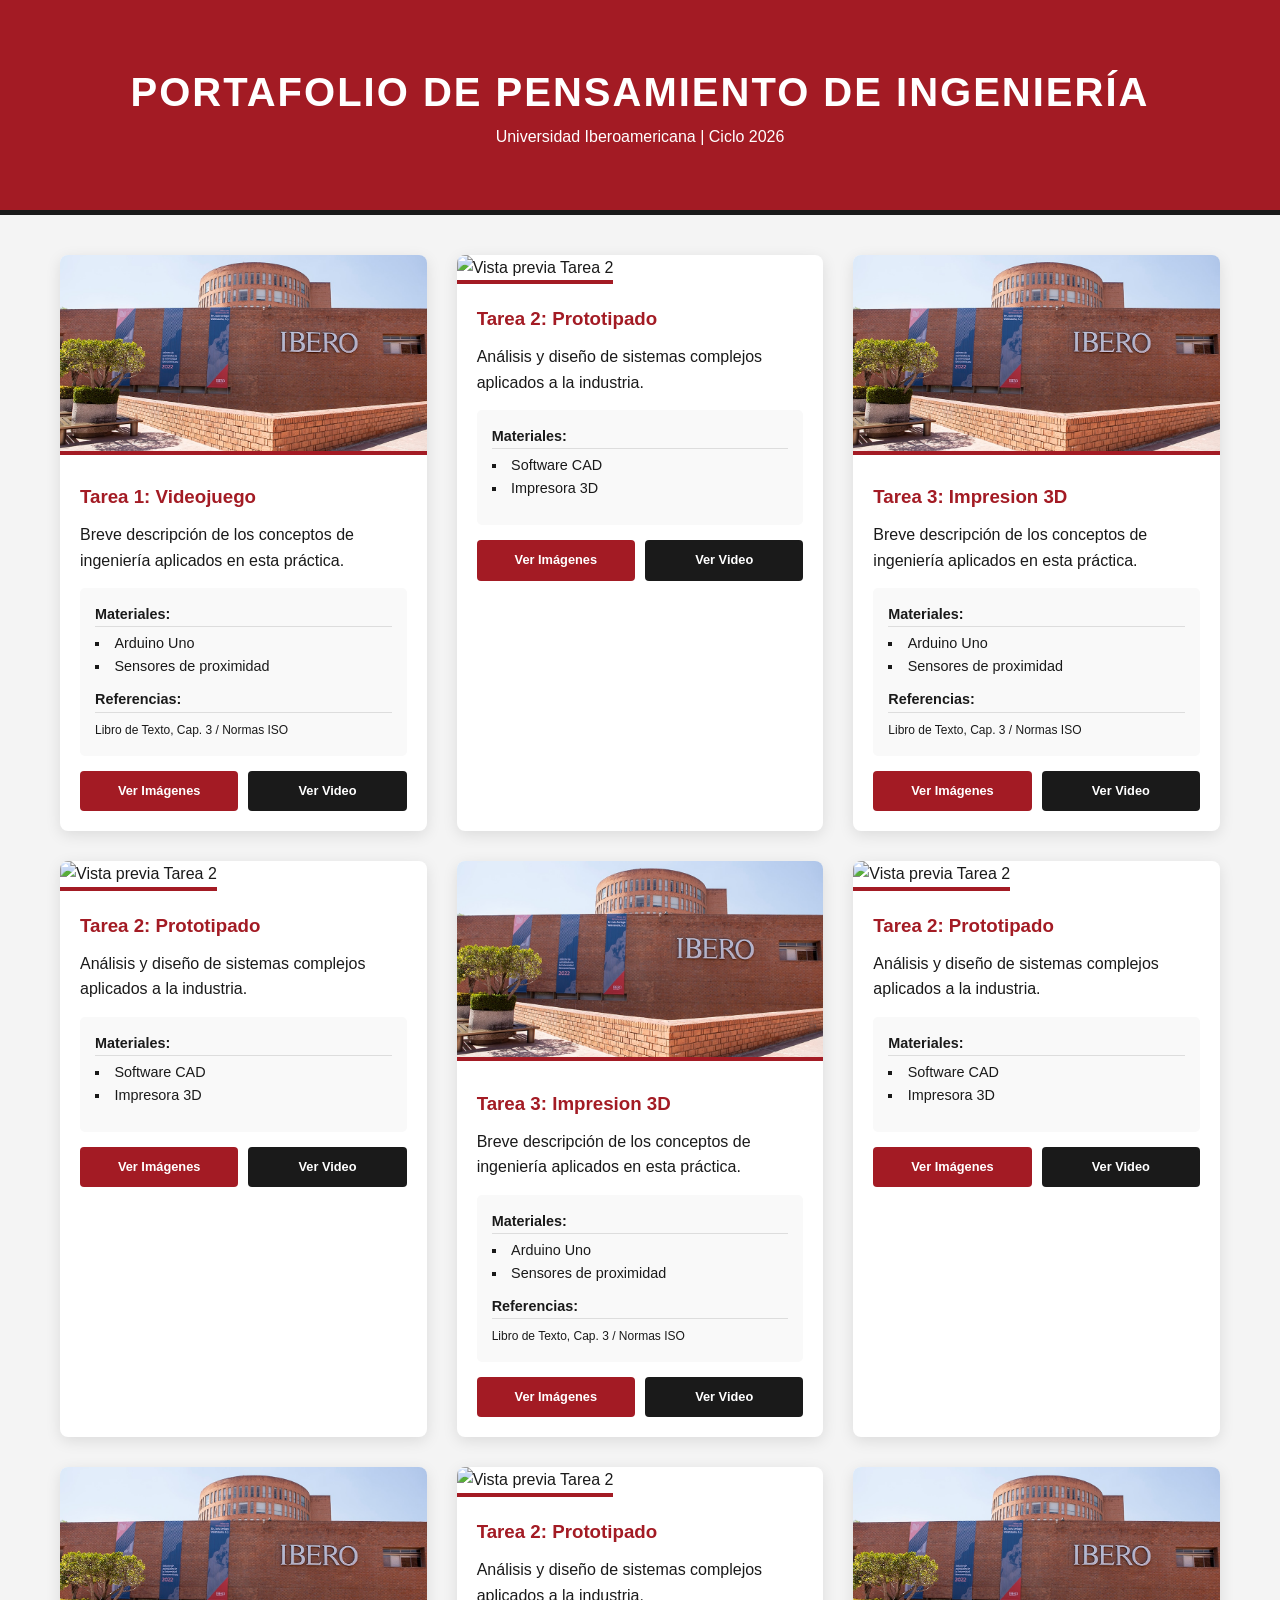
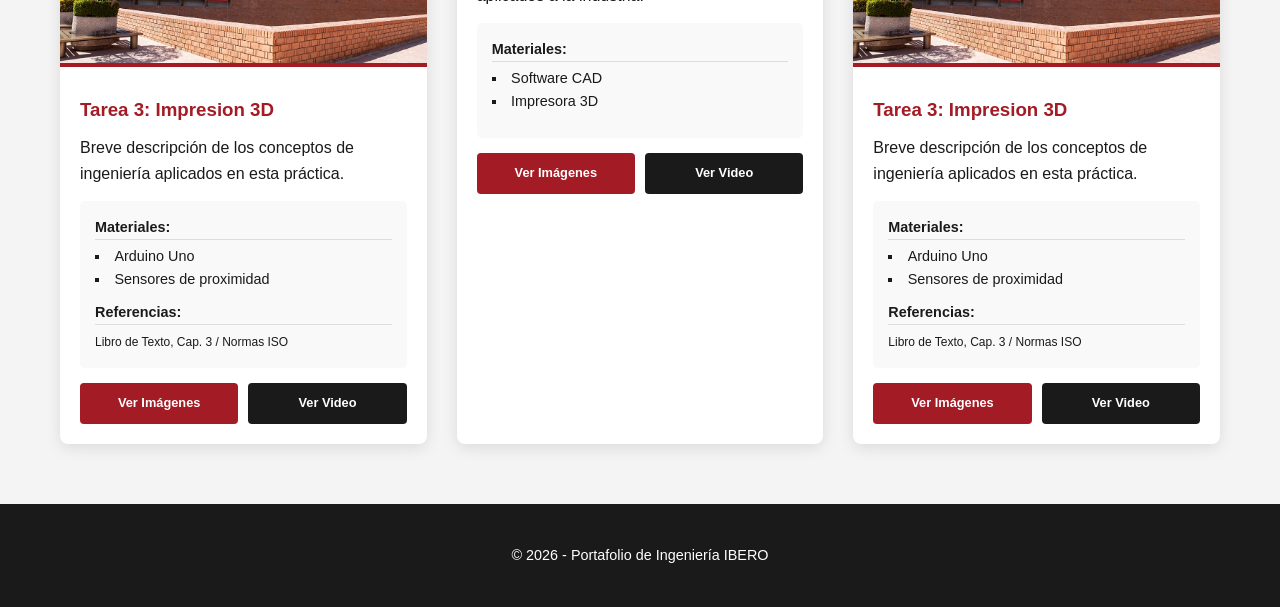
==== index.html @ b501a5d9 "Update index.html update7" ====
<!DOCTYPE html>
<html lang="es">
<head>
    <meta charset="UTF-8">
    <meta name="viewport" content="width=device-width, initial-scale=1.0">
    <title>Portafolio | Pensamiento de Ingeniería - IBERO</title>
    <link rel="stylesheet" href="style.css">
</head>
<body>

    <header>
        <div class="container">
            <h1>Portafolio de Pensamiento de Ingeniería</h1>
            <p>Universidad Iberoamericana | Ciclo 2026</p>
        </div>
    </header>

    <main class="container">
        <section class="grid-tareas">
            
            
            <article class="card">
                <div class="card-img">
                    <img src="img/VIP-IBERO-017.jpg" alt="Vista previa Tarea 1">
                </div>
                <div class="card-content">
                    <h3>Tarea 1: Videojuego</h3>
                    <p class="descripcion">Breve descripción de los conceptos de ingeniería aplicados en esta práctica.</p>
                    
                    <div class="detalles">
                        <h4>Materiales:</h4>
                        <ul>
                            <li>Arduino Uno</li>
                            <li>Sensores de proximidad</li>
                        </ul>
                        
                        <h4>Referencias:</h4>
                        <small>Libro de Texto, Cap. 3 / Normas ISO</small>
                    </div>

                    <div class="media-links">
                        <a href="tarea1.html" class="btn">Ver Imágenes</a>
                        <a href="#" class="btn secondary">Ver Video</a>
                    </div>
                </div>
            </article>

            <article class="card">
                <div class="card-img">
                    <img src="https://via.placeholder.com/400x250" alt="Vista previa Tarea 2">
                </div>
                <div class="card-content">
                    <h3>Tarea 2: Prototipado</h3>
                    <p class="descripcion">Análisis y diseño de sistemas complejos aplicados a la industria.</p>
                    <div class="detalles">
                        <h4>Materiales:</h4>
                        <ul>
                            <li>Software CAD</li>
                            <li>Impresora 3D</li>
                        </ul>
                    </div>
                    <div class="media-links">
                        <a href="tarea2.html" class="btn">Ver Imágenes</a>
                        <a href="#" class="btn secondary">Ver Video</a>
                    </div>
                </div>
            </article>

            <article class="card">
                <div class="card-img">
                    <img src="img/VIP-IBERO-017.jpg" alt="Vista previa Tarea 3">
                </div>
                <div class="card-content">
                    <h3>Tarea 3: Impresion 3D</h3>
                    <p class="descripcion">Breve descripción de los conceptos de ingeniería aplicados en esta práctica.</p>
                    
                    <div class="detalles">
                        <h4>Materiales:</h4>
                        <ul>
                            <li>Arduino Uno</li>
                            <li>Sensores de proximidad</li>
                        </ul>
                        
                        <h4>Referencias:</h4>
                        <small>Libro de Texto, Cap. 3 / Normas ISO</small>
                    </div>

                    <div class="media-links">
                        <a href="#" class="btn">Ver Imágenes</a>
                        <a href="#" class="btn secondary">Ver Video</a>
                    </div>
                </div>
            </article>

            
            <article class="card">
                <div class="card-img">
                    <img src="https://via.placeholder.com/400x250" alt="Vista previa Tarea 2">
                </div>
                <div class="card-content">
                    <h3>Tarea 2: Prototipado</h3>
                    <p class="descripcion">Análisis y diseño de sistemas complejos aplicados a la industria.</p>
                    <div class="detalles">
                        <h4>Materiales:</h4>
                        <ul>
                            <li>Software CAD</li>
                            <li>Impresora 3D</li>
                        </ul>
                    </div>
                    <div class="media-links">
                        <a href="#" class="btn">Ver Imágenes</a>
                        <a href="#" class="btn secondary">Ver Video</a>
                    </div>
                </div>
            </article>

            <article class="card">
                <div class="card-img">
                    <img src="img/VIP-IBERO-017.jpg" alt="Vista previa Tarea 3">
                </div>
                <div class="card-content">
                    <h3>Tarea 3: Impresion 3D</h3>
                    <p class="descripcion">Breve descripción de los conceptos de ingeniería aplicados en esta práctica.</p>
                    
                    <div class="detalles">
                        <h4>Materiales:</h4>
                        <ul>
                            <li>Arduino Uno</li>
                            <li>Sensores de proximidad</li>
                        </ul>
                        
                        <h4>Referencias:</h4>
                        <small>Libro de Texto, Cap. 3 / Normas ISO</small>
                    </div>

                    <div class="media-links">
                        <a href="#" class="btn">Ver Imágenes</a>
                        <a href="#" class="btn secondary">Ver Video</a>
                    </div>
                </div>
            </article>

            
            <article class="card">
                <div class="card-img">
                    <img src="https://via.placeholder.com/400x250" alt="Vista previa Tarea 2">
                </div>
                <div class="card-content">
                    <h3>Tarea 2: Prototipado</h3>
                    <p class="descripcion">Análisis y diseño de sistemas complejos aplicados a la industria.</p>
                    <div class="detalles">
                        <h4>Materiales:</h4>
                        <ul>
                            <li>Software CAD</li>
                            <li>Impresora 3D</li>
                        </ul>
                    </div>
                    <div class="media-links">
                        <a href="#" class="btn">Ver Imágenes</a>
                        <a href="#" class="btn secondary">Ver Video</a>
                    </div>
                </div>
            </article>

            <article class="card">
                <div class="card-img">
                    <img src="img/VIP-IBERO-017.jpg" alt="Vista previa Tarea 3">
                </div>
                <div class="card-content">
                    <h3>Tarea 3: Impresion 3D</h3>
                    <p class="descripcion">Breve descripción de los conceptos de ingeniería aplicados en esta práctica.</p>
                    
                    <div class="detalles">
                        <h4>Materiales:</h4>
                        <ul>
                            <li>Arduino Uno</li>
                            <li>Sensores de proximidad</li>
                        </ul>
                        
                        <h4>Referencias:</h4>
                        <small>Libro de Texto, Cap. 3 / Normas ISO</small>
                    </div>

                    <div class="media-links">
                        <a href="#" class="btn">Ver Imágenes</a>
                        <a href="#" class="btn secondary">Ver Video</a>
                    </div>
                </div>
            </article>

            
            <article class="card">
                <div class="card-img">
                    <img src="https://via.placeholder.com/400x250" alt="Vista previa Tarea 2">
                </div>
                <div class="card-content">
                    <h3>Tarea 2: Prototipado</h3>
                    <p class="descripcion">Análisis y diseño de sistemas complejos aplicados a la industria.</p>
                    <div class="detalles">
                        <h4>Materiales:</h4>
                        <ul>
                            <li>Software CAD</li>
                            <li>Impresora 3D</li>
                        </ul>
                    </div>
                    <div class="media-links">
                        <a href="#" class="btn">Ver Imágenes</a>
                        <a href="#" class="btn secondary">Ver Video</a>
                    </div>
                </div>
            </article>

            <article class="card">
                <div class="card-img">
                    <img src="img/VIP-IBERO-017.jpg" alt="Vista previa Tarea 3">
                </div>
                <div class="card-content">
                    <h3>Tarea 3: Impresion 3D</h3>
                    <p class="descripcion">Breve descripción de los conceptos de ingeniería aplicados en esta práctica.</p>
                    
                    <div class="detalles">
                        <h4>Materiales:</h4>
                        <ul>
                            <li>Arduino Uno</li>
                            <li>Sensores de proximidad</li>
                        </ul>
                        
                        <h4>Referencias:</h4>
                        <small>Libro de Texto, Cap. 3 / Normas ISO</small>
                    </div>

                    <div class="media-links">
                        <a href="#" class="btn">Ver Imágenes</a>
                        <a href="#" class="btn secondary">Ver Video</a>
                    </div>
                </div>
            </article>

            </section>
    </main>

    <footer>
        <p>&copy; 2026 - Portafolio de Ingeniería IBERO</p>
    </footer>

</body>
</html>
---- style.css ----
/* Paleta de colores IBERO */
:root {
    --ibero-red: #A31B24; /* Rojo Institucional */
    --ibero-black: #1A1A1A;
    --ibero-gray: #F4F4F4;
    --white: #FFFFFF;
}

* {
    margin: 0;
    padding: 0;
    box-sizing: border-box;
    font-family: 'Segoe UI', Tahoma, Geneva, Verdana, sans-serif;
}

body {
    background-color: var(--ibero-gray);
    color: var(--ibero-black);
    line-height: 1.6;
}

.container {
    max-width: 1200px;
    margin: 0 auto;
    padding: 0 20px;
}

/* Header */
header {
    background-color: var(--ibero-red);
    color: var(--white);
    padding: 60px 0;
    text-align: center;
    border-bottom: 5px solid var(--ibero-black);
}

header h1 {
    font-size: 2.5rem;
    text-transform: uppercase;
    letter-spacing: 2px;
}

/* Grid de Tareas */
.grid-tareas {
    display: grid;
    grid-template-columns: repeat(auto-fit, minmax(300px, 1fr));
    gap: 30px;
    margin-top: 40px;
    margin-bottom: 60px;
}

/* Cards */
.card {
    background: var(--white);
    border-radius: 8px;
    overflow: hidden;
    box-shadow: 0 4px 15px rgba(0,0,0,0.1);
    transition: transform 0.3s ease;
}

.card:hover {
    transform: translateY(-5px);
}

.card-img img {
    width: 100%;
    height: 200px;
    object-fit: cover;
    border-bottom: 4px solid var(--ibero-red);
}

.card-content {
    padding: 20px;
}

.card-content h3 {
    color: var(--ibero-red);
    margin-bottom: 10px;
}

.detalles {
    background: #f9f9f9;
    padding: 15px;
    border-radius: 5px;
    margin: 15px 0;
    font-size: 0.9rem;
}

.detalles h4 {
    margin-bottom: 5px;
    border-bottom: 1px solid #ddd;
}

.detalles ul {
    list-style: inside square;
    margin-bottom: 10px;
}

/* Botones */
.media-links {
    display: flex;
    gap: 10px;
}

.btn {
    flex: 1;
    text-align: center;
    padding: 10px;
    background-color: var(--ibero-red);
    color: var(--white);
    text-decoration: none;
    border-radius: 4px;
    font-weight: bold;
    font-size: 0.8rem;
    transition: background 0.3s;
}

.btn.secondary {
    background-color: var(--ibero-black);
}

.btn:hover {
    filter: brightness(1.2);
}

/* Footer */
footer {
    text-align: center;
    padding: 40px;
    background: var(--ibero-black);
    color: var(--white);
    font-size: 0.9rem;
}
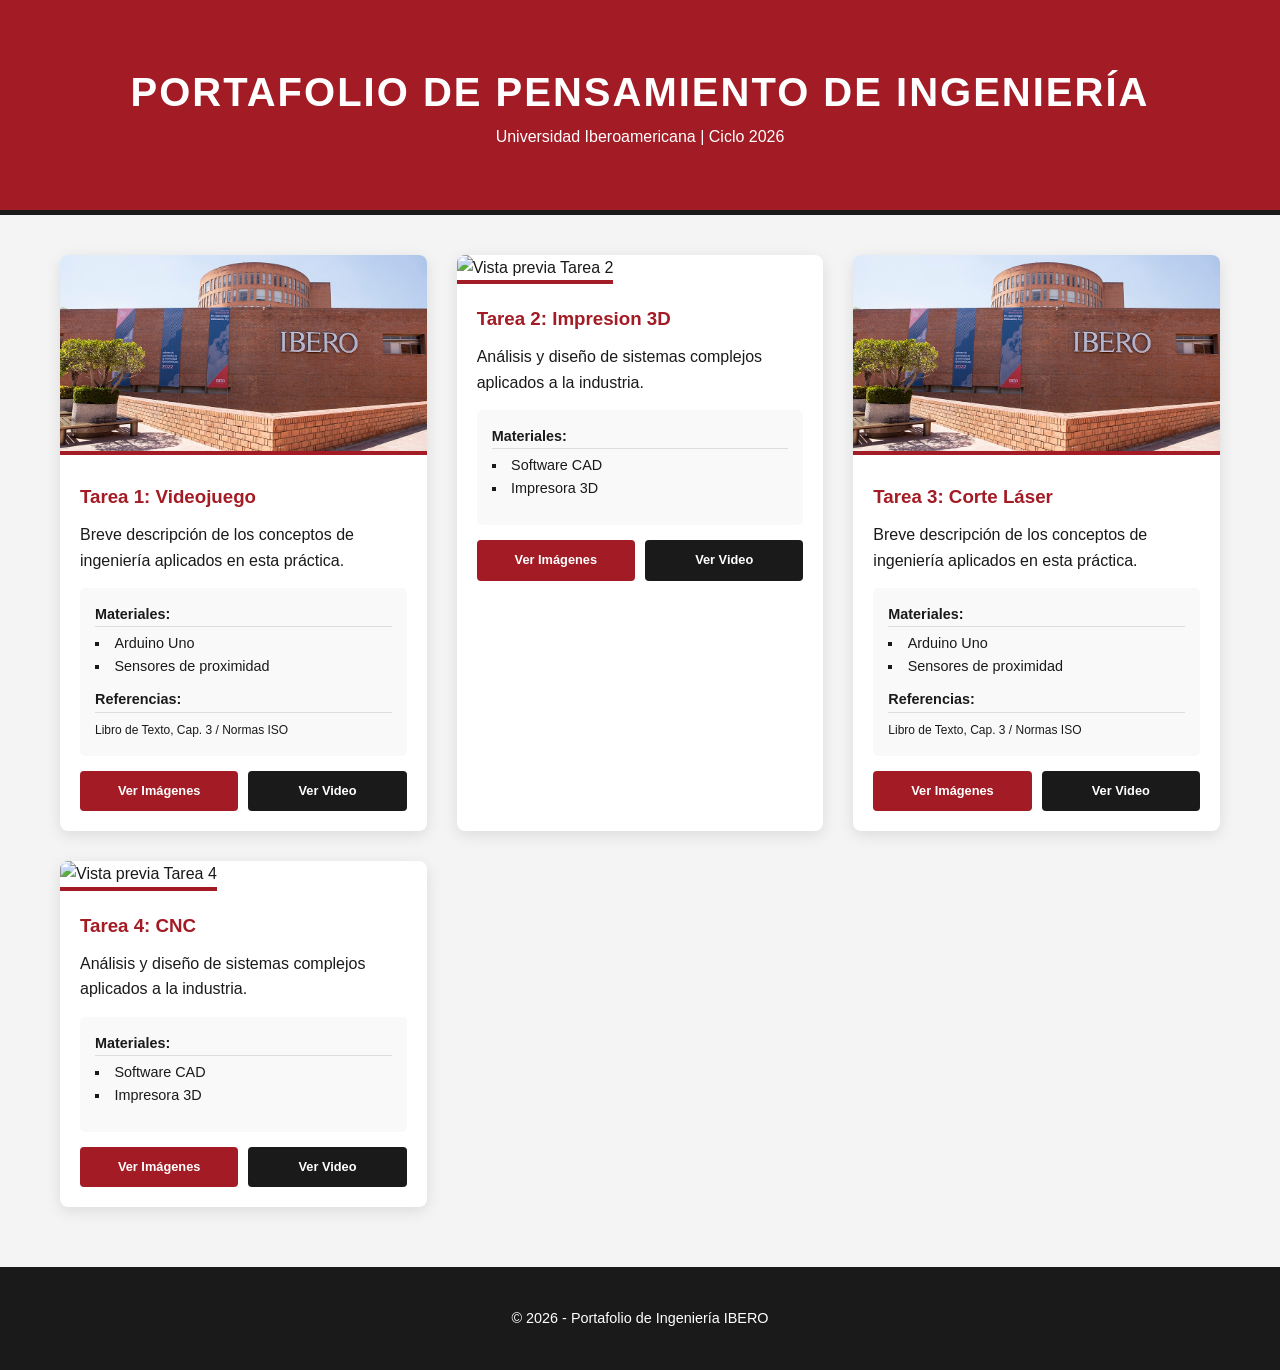
==== commit 30c7938d: "Update index.html update7" ====
--- a/index.html
+++ b/index.html
@@ -50,7 +50,7 @@
                     <img src="https://via.placeholder.com/400x250" alt="Vista previa Tarea 2">
                 </div>
                 <div class="card-content">
-                    <h3>Tarea 2: Prototipado</h3>
+                    <h3>Tarea 2: Impresion 3D</h3>
                     <p class="descripcion">Análisis y diseño de sistemas complejos aplicados a la industria.</p>
                     <div class="detalles">
                         <h4>Materiales:</h4>
@@ -71,7 +71,7 @@
                     <img src="img/VIP-IBERO-017.jpg" alt="Vista previa Tarea 3">
                 </div>
                 <div class="card-content">
-                    <h3>Tarea 3: Impresion 3D</h3>
+                    <h3>Tarea 3: Corte Láser</h3>
                     <p class="descripcion">Breve descripción de los conceptos de ingeniería aplicados en esta práctica.</p>
                     
                     <div class="detalles">
@@ -86,19 +86,18 @@
                     </div>
 
                     <div class="media-links">
-                        <a href="#" class="btn">Ver Imágenes</a>
+                        <a href="tarea3.html" class="btn">Ver Imágenes</a>
                         <a href="#" class="btn secondary">Ver Video</a>
                     </div>
                 </div>
             </article>
-
-            
+    
             <article class="card">
                 <div class="card-img">
-                    <img src="https://via.placeholder.com/400x250" alt="Vista previa Tarea 2">
+                    <img src="https://via.placeholder.com/400x250" alt="Vista previa Tarea 4">
                 </div>
                 <div class="card-content">
-                    <h3>Tarea 2: Prototipado</h3>
+                    <h3>Tarea 4: CNC</h3>
                     <p class="descripcion">Análisis y diseño de sistemas complejos aplicados a la industria.</p>
                     <div class="detalles">
                         <h4>Materiales:</h4>
@@ -108,129 +107,7 @@
                         </ul>
                     </div>
                     <div class="media-links">
-                        <a href="#" class="btn">Ver Imágenes</a>
-                        <a href="#" class="btn secondary">Ver Video</a>
-                    </div>
-                </div>
-            </article>
-
-            <article class="card">
-                <div class="card-img">
-                    <img src="img/VIP-IBERO-017.jpg" alt="Vista previa Tarea 3">
-                </div>
-                <div class="card-content">
-                    <h3>Tarea 3: Impresion 3D</h3>
-                    <p class="descripcion">Breve descripción de los conceptos de ingeniería aplicados en esta práctica.</p>
-                    
-                    <div class="detalles">
-                        <h4>Materiales:</h4>
-                        <ul>
-                            <li>Arduino Uno</li>
-                            <li>Sensores de proximidad</li>
-                        </ul>
-                        
-                        <h4>Referencias:</h4>
-                        <small>Libro de Texto, Cap. 3 / Normas ISO</small>
-                    </div>
-
-                    <div class="media-links">
-                        <a href="#" class="btn">Ver Imágenes</a>
-                        <a href="#" class="btn secondary">Ver Video</a>
-                    </div>
-                </div>
-            </article>
-
-            
-            <article class="card">
-                <div class="card-img">
-                    <img src="https://via.placeholder.com/400x250" alt="Vista previa Tarea 2">
-                </div>
-                <div class="card-content">
-                    <h3>Tarea 2: Prototipado</h3>
-                    <p class="descripcion">Análisis y diseño de sistemas complejos aplicados a la industria.</p>
-                    <div class="detalles">
-                        <h4>Materiales:</h4>
-                        <ul>
-                            <li>Software CAD</li>
-                            <li>Impresora 3D</li>
-                        </ul>
-                    </div>
-                    <div class="media-links">
-                        <a href="#" class="btn">Ver Imágenes</a>
-                        <a href="#" class="btn secondary">Ver Video</a>
-                    </div>
-                </div>
-            </article>
-
-            <article class="card">
-                <div class="card-img">
-                    <img src="img/VIP-IBERO-017.jpg" alt="Vista previa Tarea 3">
-                </div>
-                <div class="card-content">
-                    <h3>Tarea 3: Impresion 3D</h3>
-                    <p class="descripcion">Breve descripción de los conceptos de ingeniería aplicados en esta práctica.</p>
-                    
-                    <div class="detalles">
-                        <h4>Materiales:</h4>
-                        <ul>
-                            <li>Arduino Uno</li>
-                            <li>Sensores de proximidad</li>
-                        </ul>
-                        
-                        <h4>Referencias:</h4>
-                        <small>Libro de Texto, Cap. 3 / Normas ISO</small>
-                    </div>
-
-                    <div class="media-links">
-                        <a href="#" class="btn">Ver Imágenes</a>
-                        <a href="#" class="btn secondary">Ver Video</a>
-                    </div>
-                </div>
-            </article>
-
-            
-            <article class="card">
-                <div class="card-img">
-                    <img src="https://via.placeholder.com/400x250" alt="Vista previa Tarea 2">
-                </div>
-                <div class="card-content">
-                    <h3>Tarea 2: Prototipado</h3>
-                    <p class="descripcion">Análisis y diseño de sistemas complejos aplicados a la industria.</p>
-                    <div class="detalles">
-                        <h4>Materiales:</h4>
-                        <ul>
-                            <li>Software CAD</li>
-                            <li>Impresora 3D</li>
-                        </ul>
-                    </div>
-                    <div class="media-links">
-                        <a href="#" class="btn">Ver Imágenes</a>
-                        <a href="#" class="btn secondary">Ver Video</a>
-                    </div>
-                </div>
-            </article>
-
-            <article class="card">
-                <div class="card-img">
-                    <img src="img/VIP-IBERO-017.jpg" alt="Vista previa Tarea 3">
-                </div>
-                <div class="card-content">
-                    <h3>Tarea 3: Impresion 3D</h3>
-                    <p class="descripcion">Breve descripción de los conceptos de ingeniería aplicados en esta práctica.</p>
-                    
-                    <div class="detalles">
-                        <h4>Materiales:</h4>
-                        <ul>
-                            <li>Arduino Uno</li>
-                            <li>Sensores de proximidad</li>
-                        </ul>
-                        
-                        <h4>Referencias:</h4>
-                        <small>Libro de Texto, Cap. 3 / Normas ISO</small>
-                    </div>
-
-                    <div class="media-links">
-                        <a href="#" class="btn">Ver Imágenes</a>
+                        <a href="tarea4.html" class="btn">Ver Imágenes</a>
                         <a href="#" class="btn secondary">Ver Video</a>
                     </div>
                 </div>
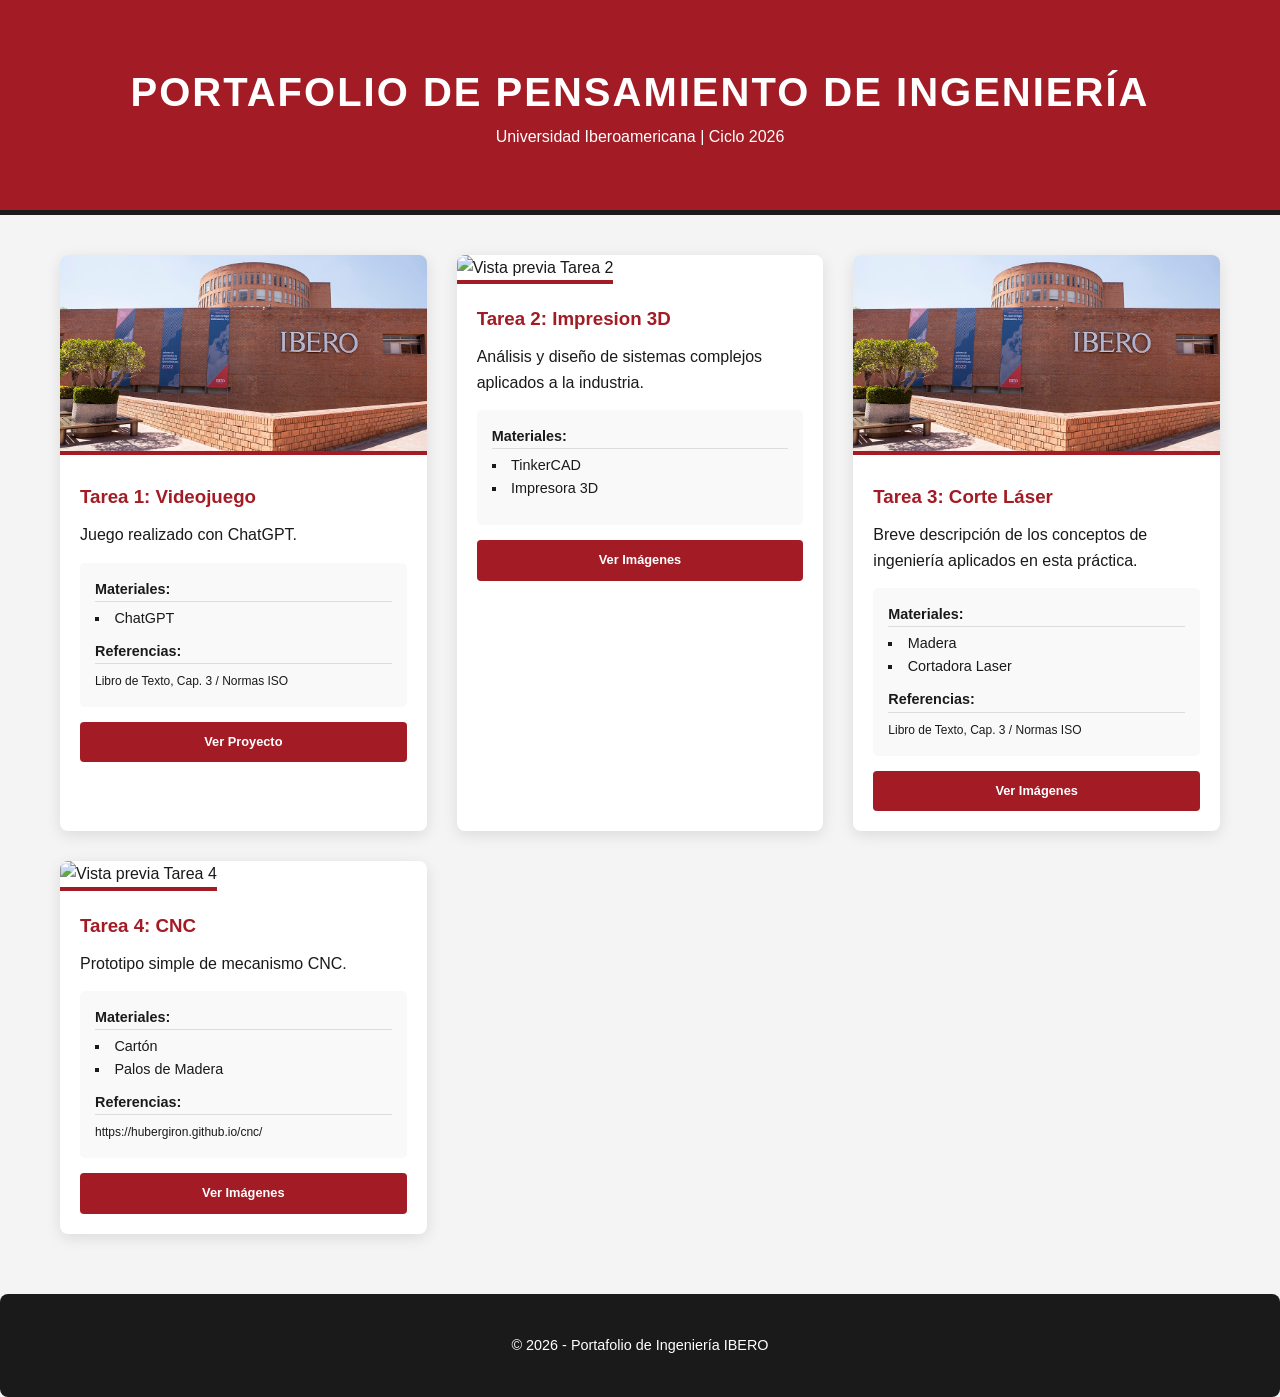
==== commit 4561a1f6: "Update index.html" ====
--- a/index.html
+++ b/index.html
@@ -25,13 +25,12 @@
                 </div>
                 <div class="card-content">
                     <h3>Tarea 1: Videojuego</h3>
-                    <p class="descripcion">Breve descripción de los conceptos de ingeniería aplicados en esta práctica.</p>
+                    <p class="descripcion">Juego realizado con ChatGPT.</p>
                     
                     <div class="detalles">
                         <h4>Materiales:</h4>
                         <ul>
-                            <li>Arduino Uno</li>
-                            <li>Sensores de proximidad</li>
+                            <li>ChatGPT</li>
                         </ul>
                         
                         <h4>Referencias:</h4>
@@ -39,8 +38,8 @@
                     </div>
 
                     <div class="media-links">
-                        <a href="tarea1.html" class="btn">Ver Imágenes</a>
-                        <a href="#" class="btn secondary">Ver Video</a>
+                        <a href="tarea1.html" class="btn">Ver Proyecto</a>
+                        
                     </div>
                 </div>
             </article>
@@ -55,13 +54,12 @@
                     <div class="detalles">
                         <h4>Materiales:</h4>
                         <ul>
-                            <li>Software CAD</li>
+                            <li>TinkerCAD</li>
                             <li>Impresora 3D</li>
                         </ul>
                     </div>
                     <div class="media-links">
                         <a href="tarea2.html" class="btn">Ver Imágenes</a>
-                        <a href="#" class="btn secondary">Ver Video</a>
                     </div>
                 </div>
             </article>
@@ -77,8 +75,8 @@
                     <div class="detalles">
                         <h4>Materiales:</h4>
                         <ul>
-                            <li>Arduino Uno</li>
-                            <li>Sensores de proximidad</li>
+                            <li>Madera</li>
+                            <li>Cortadora Laser</li>
                         </ul>
                         
                         <h4>Referencias:</h4>
@@ -87,7 +85,6 @@
 
                     <div class="media-links">
                         <a href="tarea3.html" class="btn">Ver Imágenes</a>
-                        <a href="#" class="btn secondary">Ver Video</a>
                     </div>
                 </div>
             </article>
@@ -98,17 +95,19 @@
                 </div>
                 <div class="card-content">
                     <h3>Tarea 4: CNC</h3>
-                    <p class="descripcion">Análisis y diseño de sistemas complejos aplicados a la industria.</p>
+                    <p class="descripcion">Prototipo simple de mecanismo CNC.</p>
                     <div class="detalles">
                         <h4>Materiales:</h4>
                         <ul>
-                            <li>Software CAD</li>
-                            <li>Impresora 3D</li>
+                            <li>Cartón</li>
+                            <li>Palos de Madera</li>
                         </ul>
+
+                        <h4>Referencias:</h4>
+                        <small>https://hubergiron.github.io/cnc/</small>
                     </div>
                     <div class="media-links">
                         <a href="tarea4.html" class="btn">Ver Imágenes</a>
-                        <a href="#" class="btn secondary">Ver Video</a>
                     </div>
                 </div>
             </article>
--- a/style.css
+++ b/style.css
@@ -130,4 +130,13 @@
     background: var(--ibero-black);
     color: var(--white);
     font-size: 0.9rem;
+    width: 100%;
+    border-radius: 8px;
 }
+
+.gallery img:hover {
+    transform: scale(1.05);
+    transition: 0.6s;
+    max-width: 100%;
+}
+
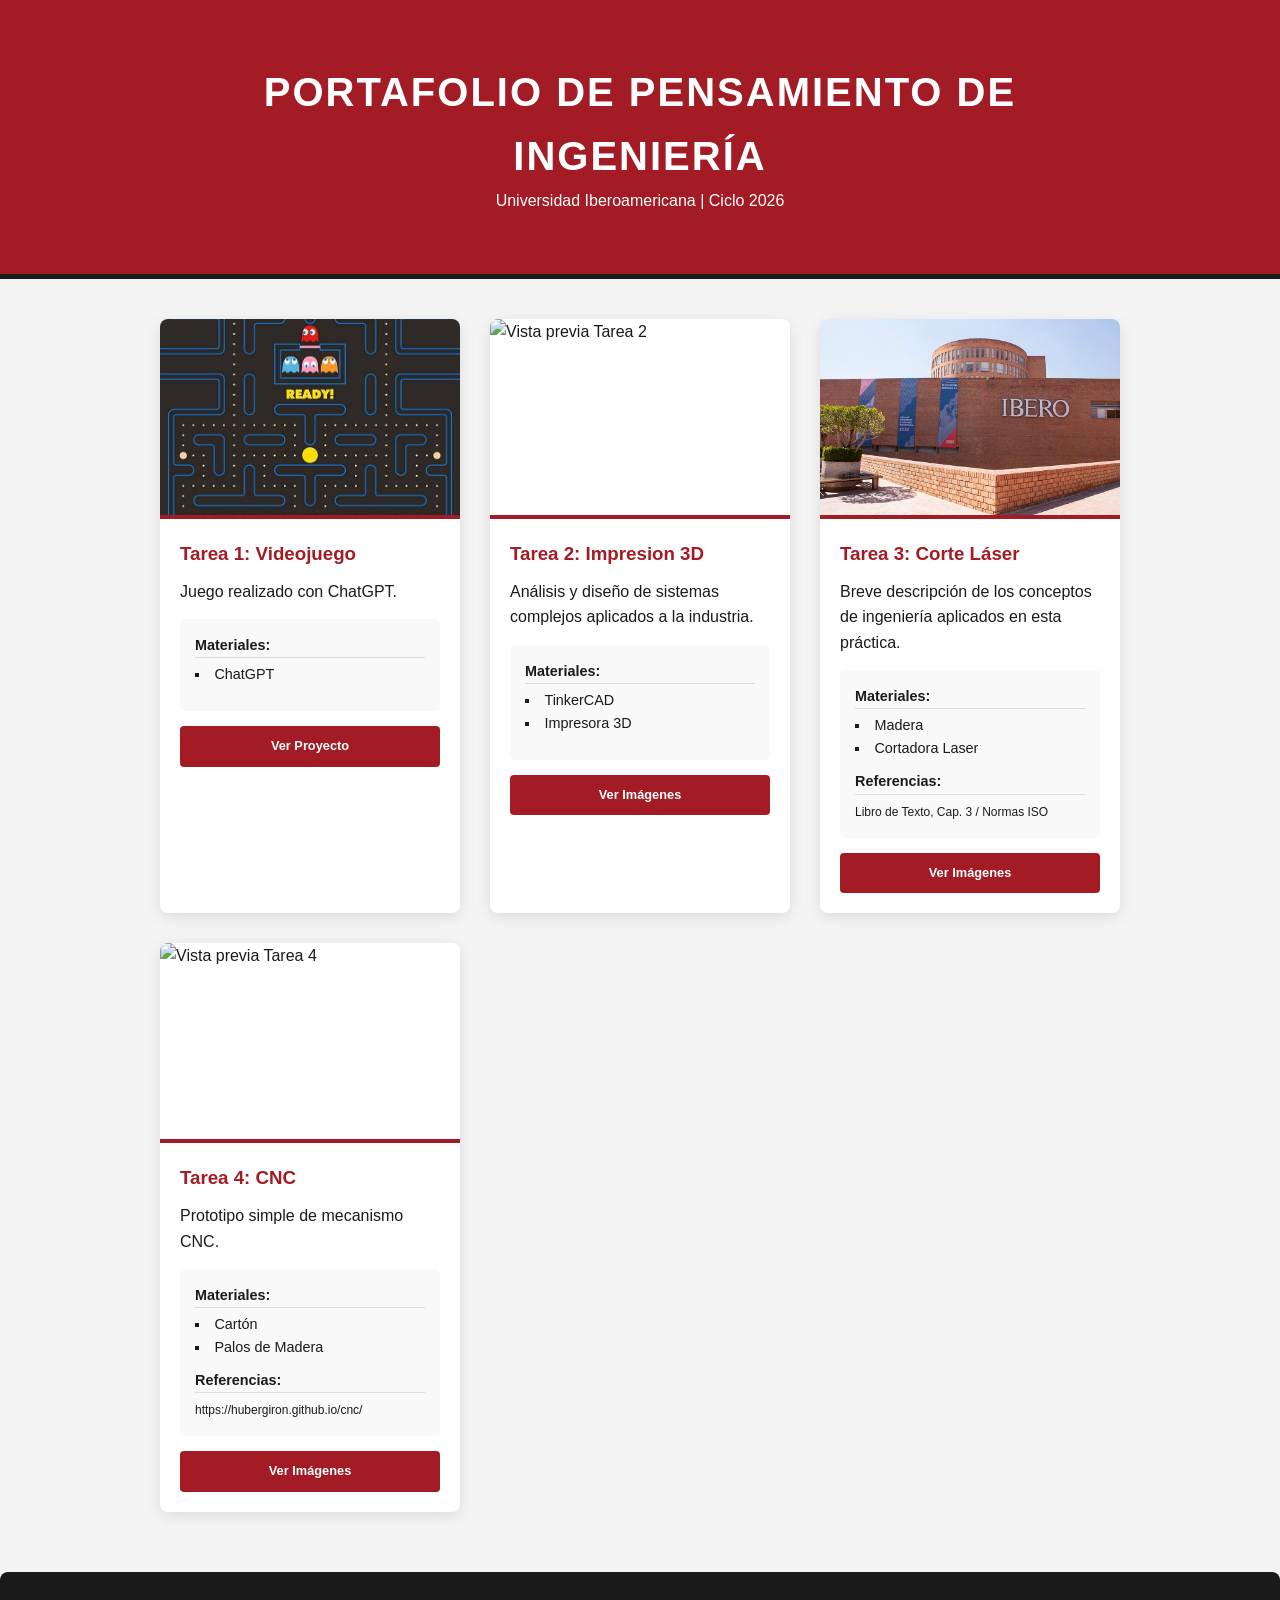
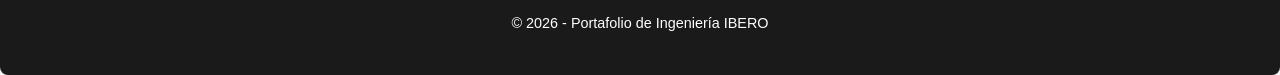
==== commit abdf1061: "Update index.html" ====
--- a/index.html
+++ b/index.html
@@ -21,7 +21,7 @@
             
             <article class="card">
                 <div class="card-img">
-                    <img src="img/VIP-IBERO-017.jpg" alt="Vista previa Tarea 1">
+                    <img src="img/71IH4Pvl7rL._AC_UF894,1000_QL80_.jpg" alt="Vista previa Tarea 1">
                 </div>
                 <div class="card-content">
                     <h3>Tarea 1: Videojuego</h3>
@@ -33,8 +33,6 @@
                             <li>ChatGPT</li>
                         </ul>
                         
-                        <h4>Referencias:</h4>
-                        <small>Libro de Texto, Cap. 3 / Normas ISO</small>
                     </div>
 
                     <div class="media-links">
--- a/style.css
+++ b/style.css
@@ -140,3 +140,22 @@
     max-width: 100%;
 }
 
+.gallery img {
+    width: 100%;
+    height: 220px;        
+    object-fit: cover;    
+    border-radius: 8px;
+}
+
+.container {
+    width: 90%;
+    max-width: 1000px;  
+    margin: auto;
+}
+
+
+img {
+    max-width: 100%;
+    height: auto;
+    display: block;
+}
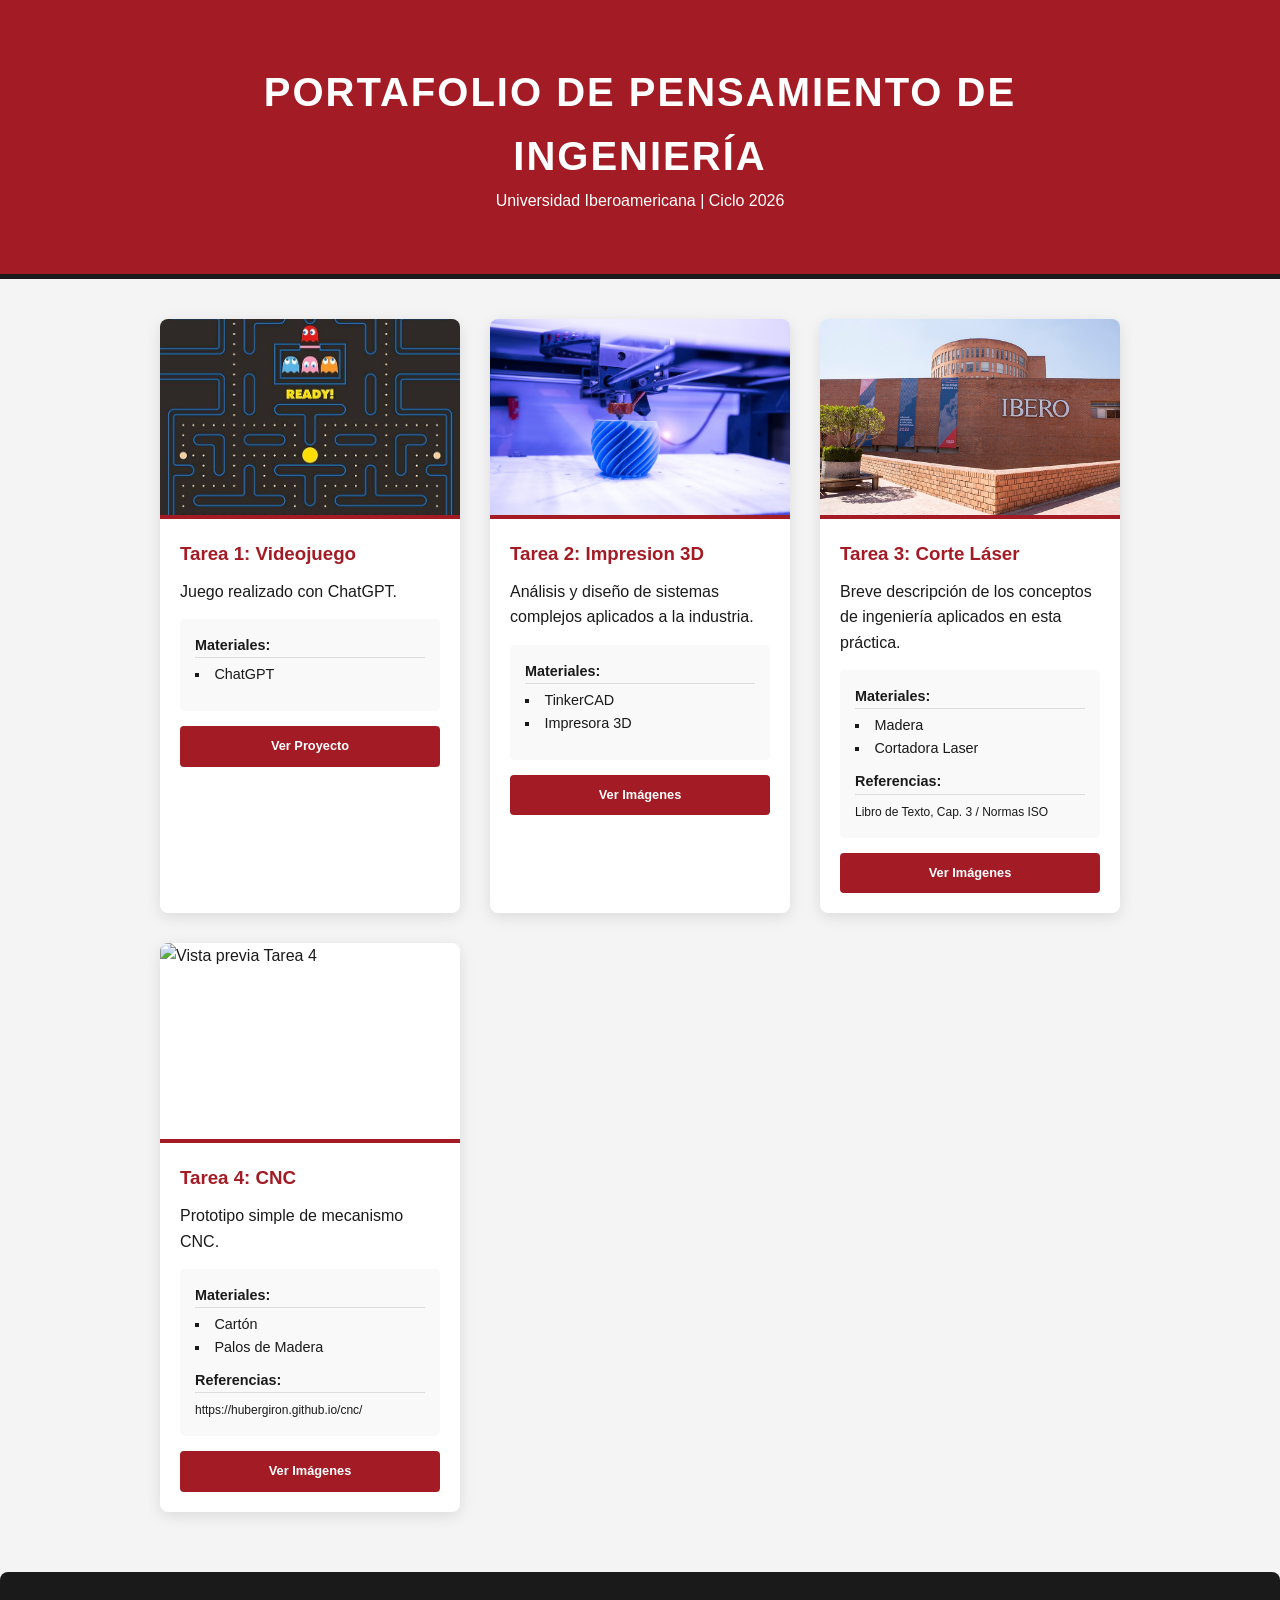
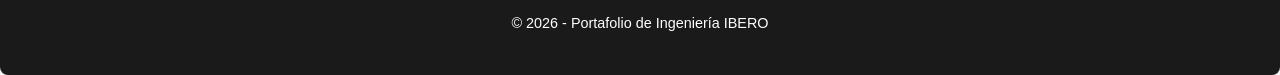
==== commit 4c9731c7: "Update index.html" ====
--- a/index.html
+++ b/index.html
@@ -44,7 +44,7 @@
 
             <article class="card">
                 <div class="card-img">
-                    <img src="https://via.placeholder.com/400x250" alt="Vista previa Tarea 2">
+                    <img src="img/impresora-3d.jpg" alt="Vista previa Tarea 2">
                 </div>
                 <div class="card-content">
                     <h3>Tarea 2: Impresion 3D</h3>
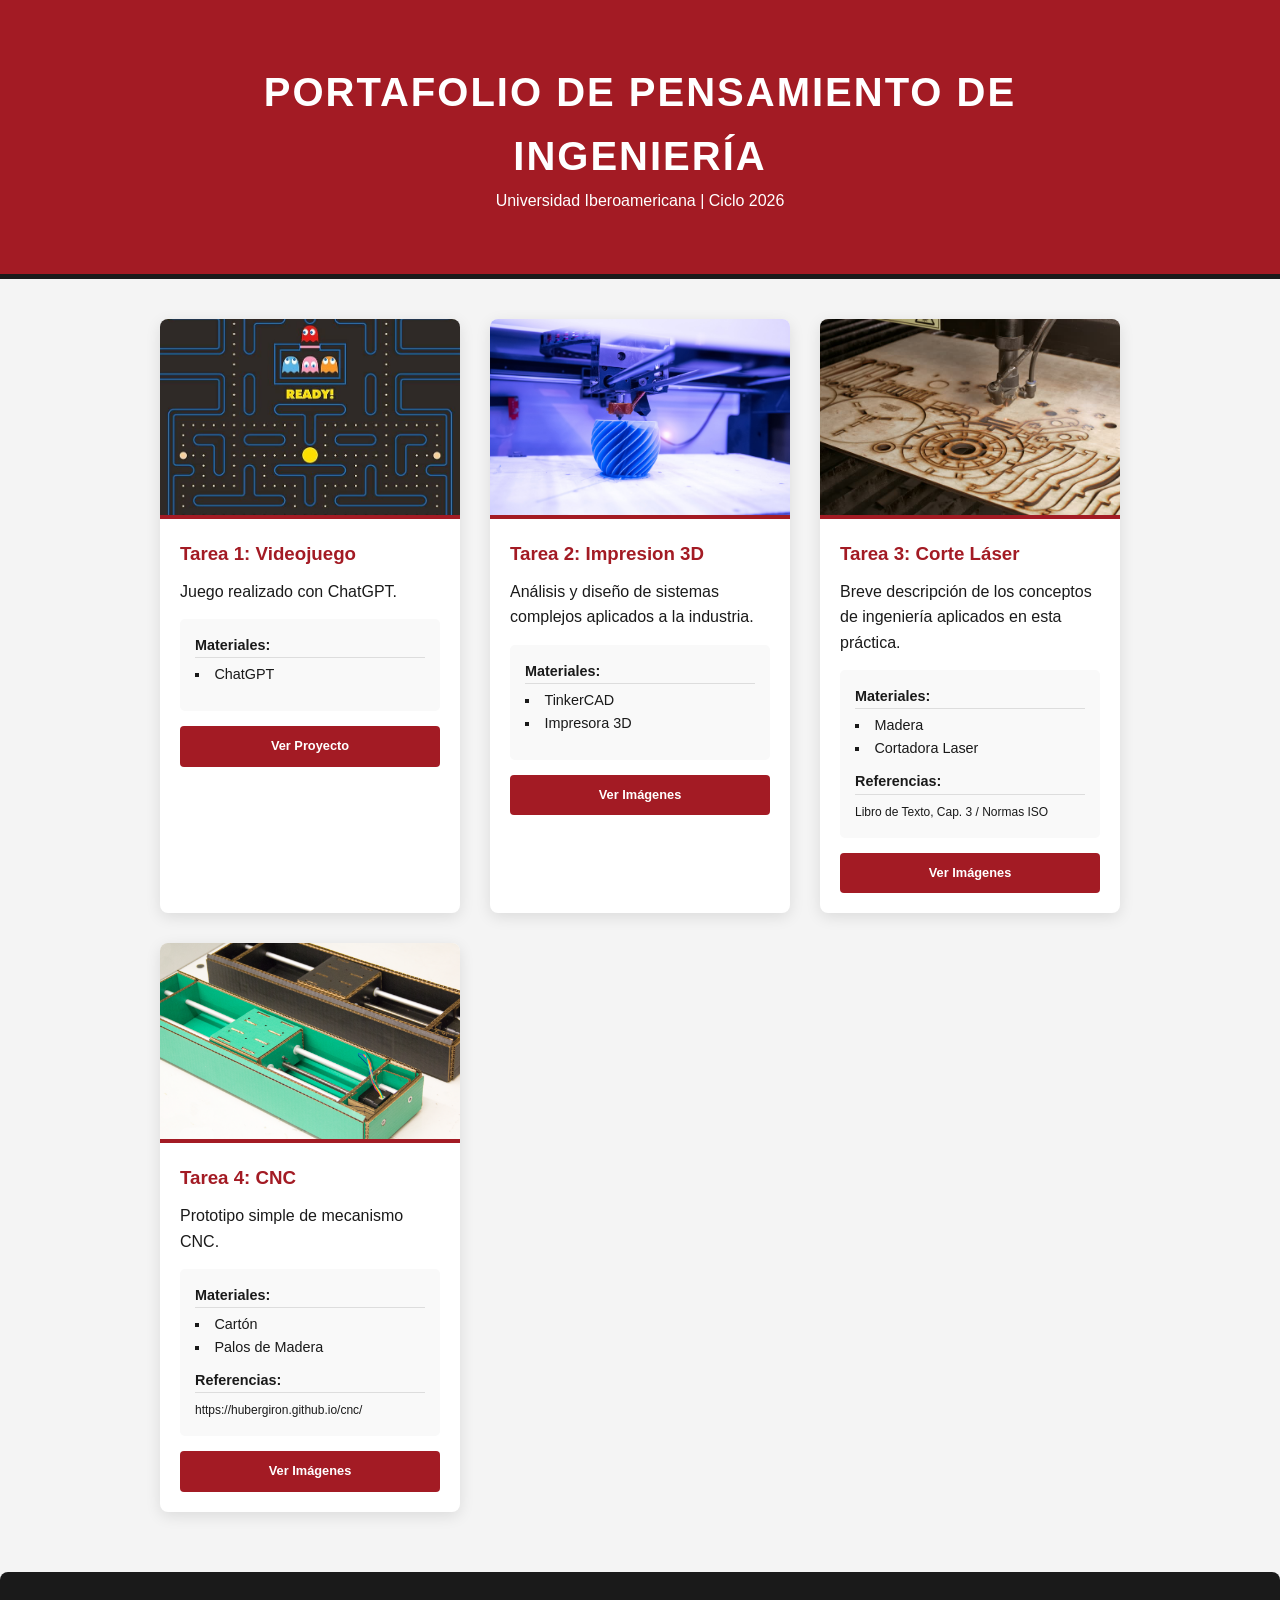
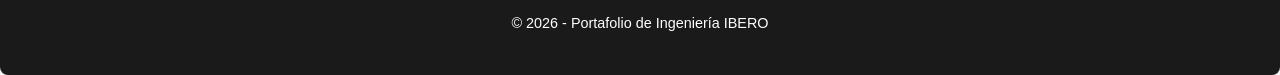
==== commit d3d28a64: "Update index.html" ====
--- a/index.html
+++ b/index.html
@@ -64,7 +64,7 @@
 
             <article class="card">
                 <div class="card-img">
-                    <img src="img/VIP-IBERO-017.jpg" alt="Vista previa Tarea 3">
+                    <img src="img/corte-laser-madera-1.jpg" alt="Vista previa Tarea 3">
                 </div>
                 <div class="card-content">
                     <h3>Tarea 3: Corte Láser</h3>
@@ -89,7 +89,7 @@
     
             <article class="card">
                 <div class="card-img">
-                    <img src="https://via.placeholder.com/400x250" alt="Vista previa Tarea 4">
+                    <img src="img/mtm2.png" alt="Vista previa Tarea 4">
                 </div>
                 <div class="card-content">
                     <h3>Tarea 4: CNC</h3>
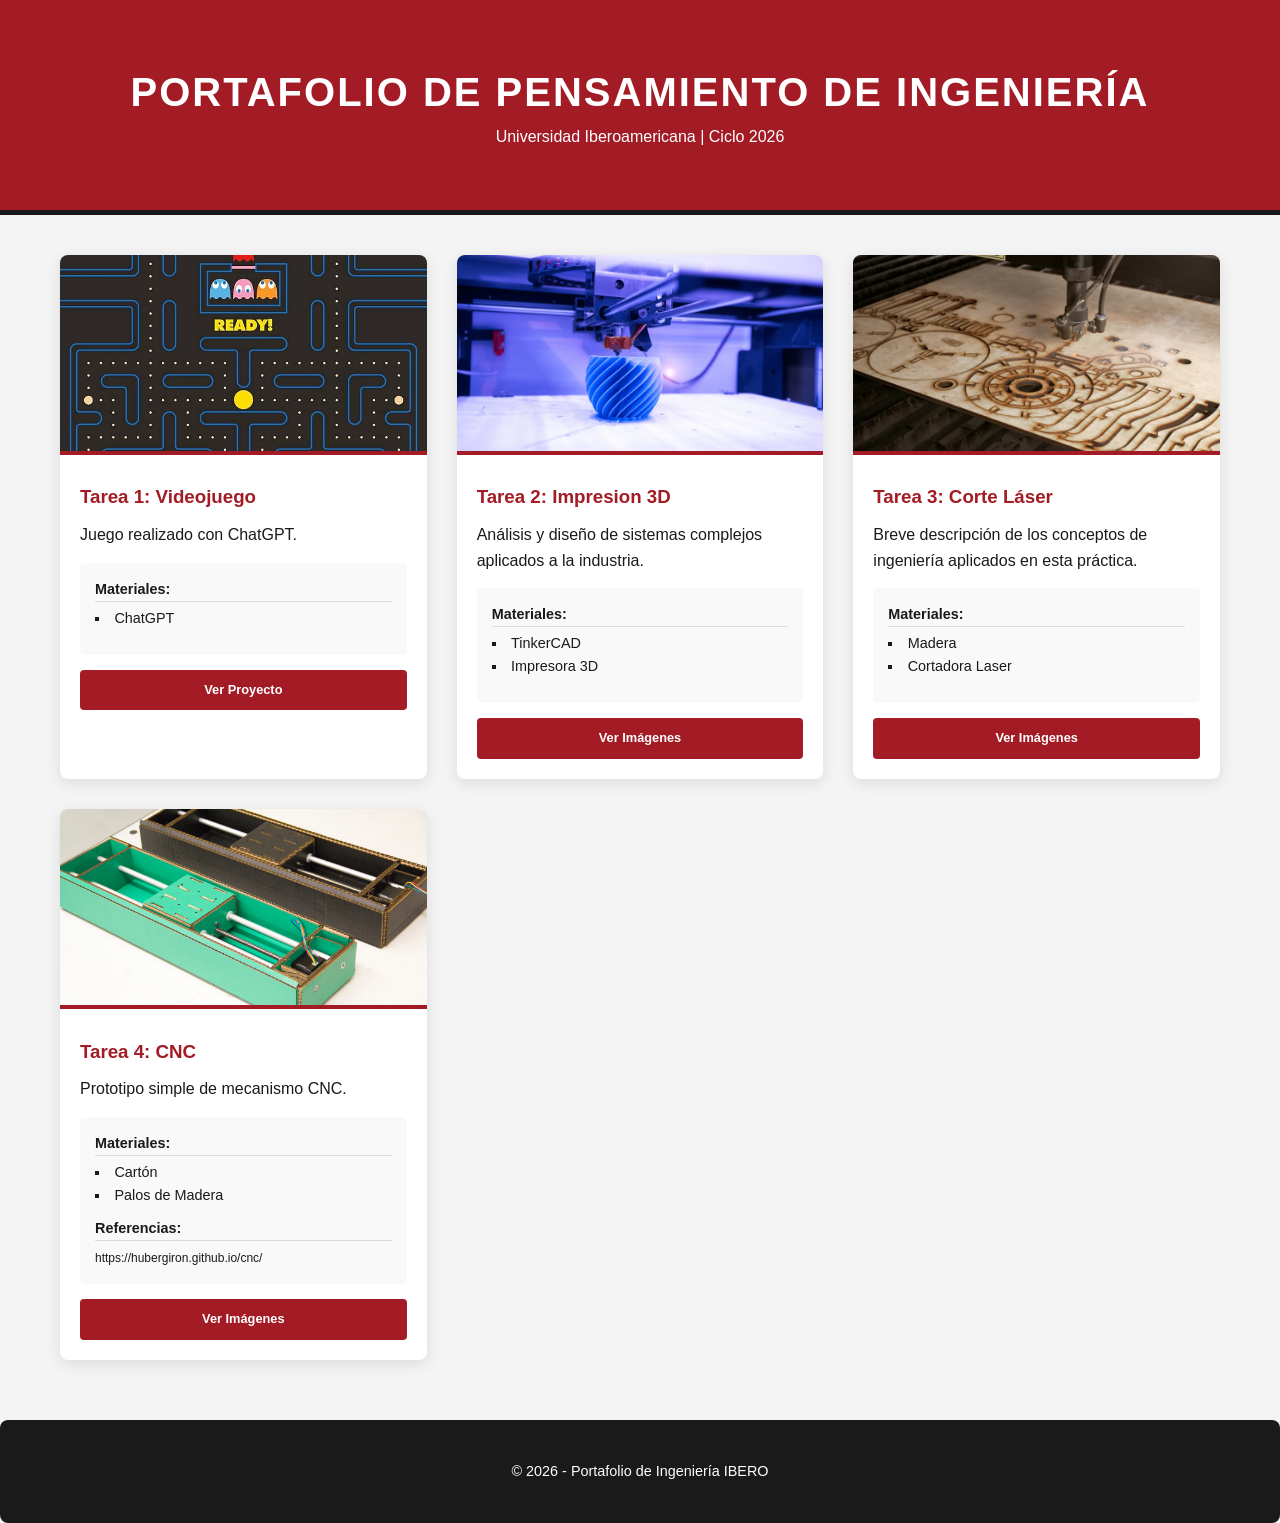
==== commit 6e54f50c: "Update index.html" ====
--- a/index.html
+++ b/index.html
@@ -77,8 +77,6 @@
                             <li>Cortadora Laser</li>
                         </ul>
                         
-                        <h4>Referencias:</h4>
-                        <small>Libro de Texto, Cap. 3 / Normas ISO</small>
                     </div>
 
                     <div class="media-links">
--- a/style.css
+++ b/style.css
@@ -146,16 +146,3 @@
     object-fit: cover;    
     border-radius: 8px;
 }
-
-.container {
-    width: 90%;
-    max-width: 1000px;  
-    margin: auto;
-}
-
-
-img {
-    max-width: 100%;
-    height: auto;
-    display: block;
-}
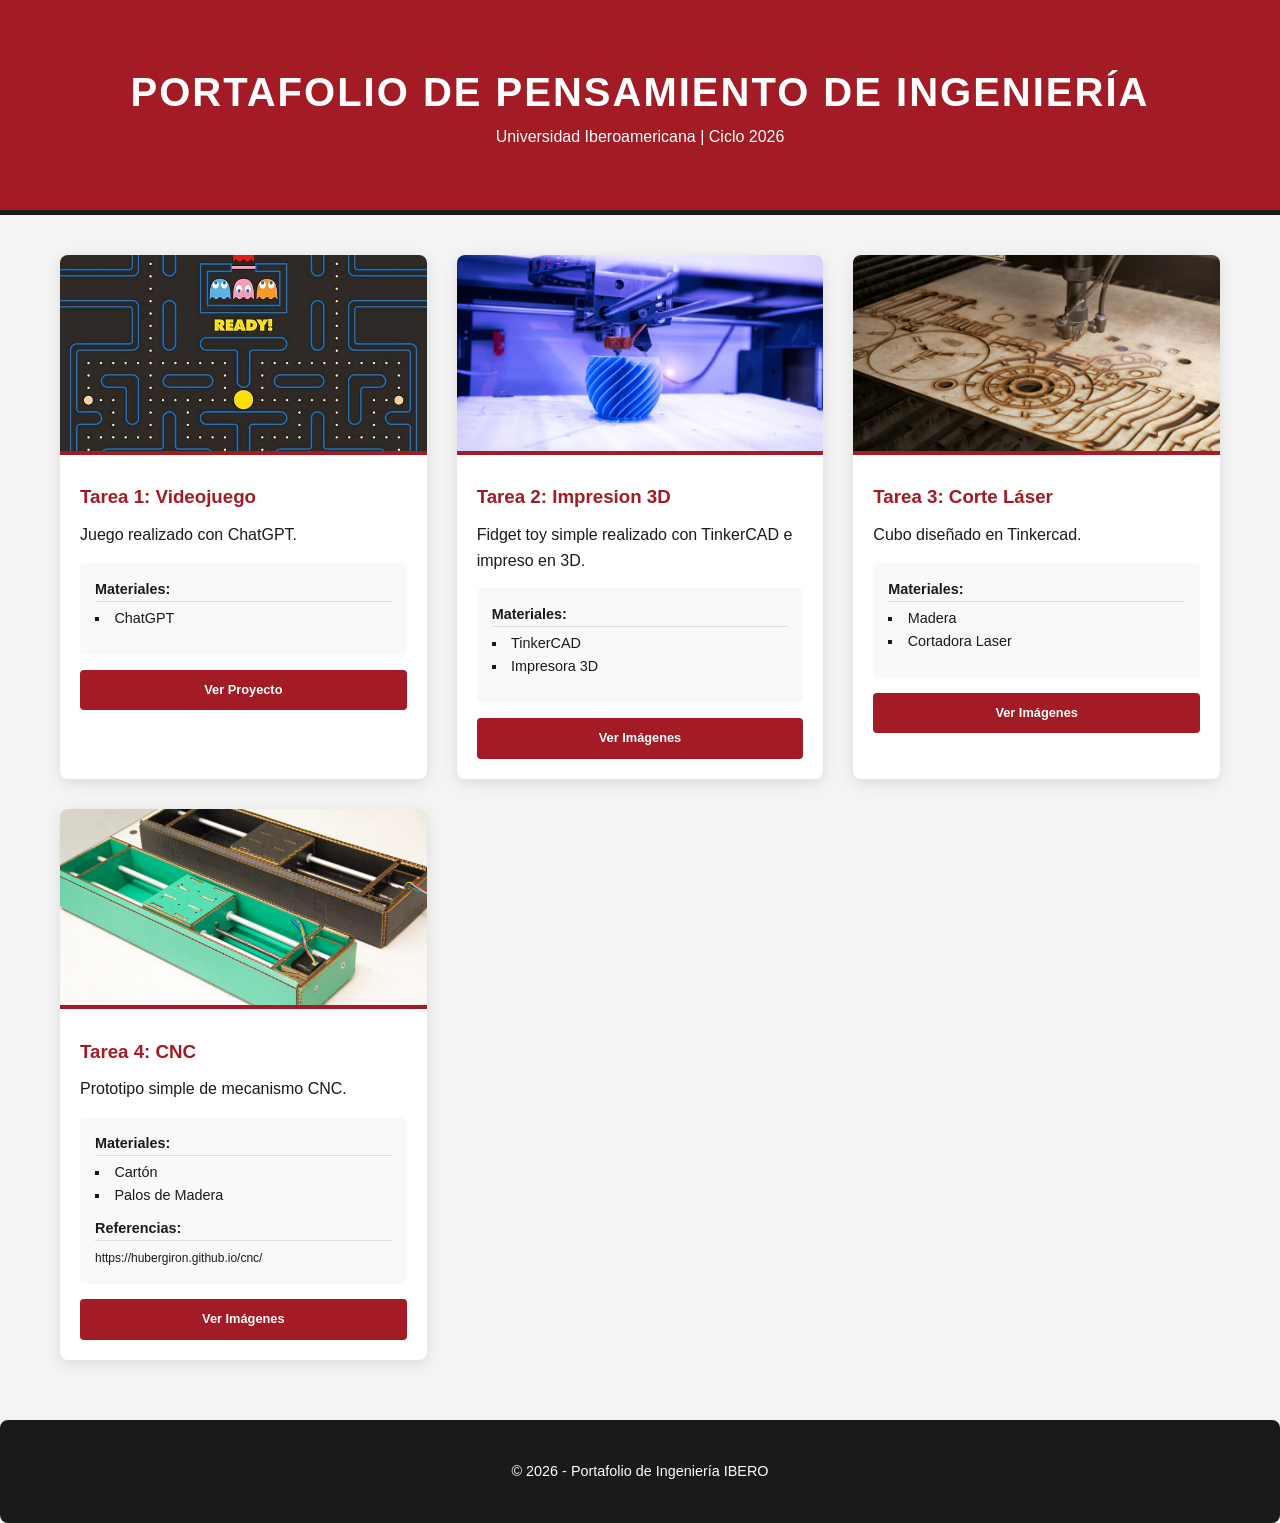
==== commit ed0ea8d7: "Update index.html" ====
--- a/index.html
+++ b/index.html
@@ -48,7 +48,7 @@
                 </div>
                 <div class="card-content">
                     <h3>Tarea 2: Impresion 3D</h3>
-                    <p class="descripcion">Análisis y diseño de sistemas complejos aplicados a la industria.</p>
+                    <p class="descripcion">Fidget toy simple realizado con TinkerCAD e impreso en 3D.</p>
                     <div class="detalles">
                         <h4>Materiales:</h4>
                         <ul>
@@ -68,7 +68,7 @@
                 </div>
                 <div class="card-content">
                     <h3>Tarea 3: Corte Láser</h3>
-                    <p class="descripcion">Breve descripción de los conceptos de ingeniería aplicados en esta práctica.</p>
+                    <p class="descripcion">Cubo diseñado en Tinkercad.</p>
                     
                     <div class="detalles">
                         <h4>Materiales:</h4>
--- a/style.css
+++ b/style.css
@@ -139,10 +139,3 @@
     transition: 0.6s;
     max-width: 100%;
 }
-
-.gallery img {
-    width: 100%;
-    height: 220px;        
-    object-fit: cover;    
-    border-radius: 8px;
-}
